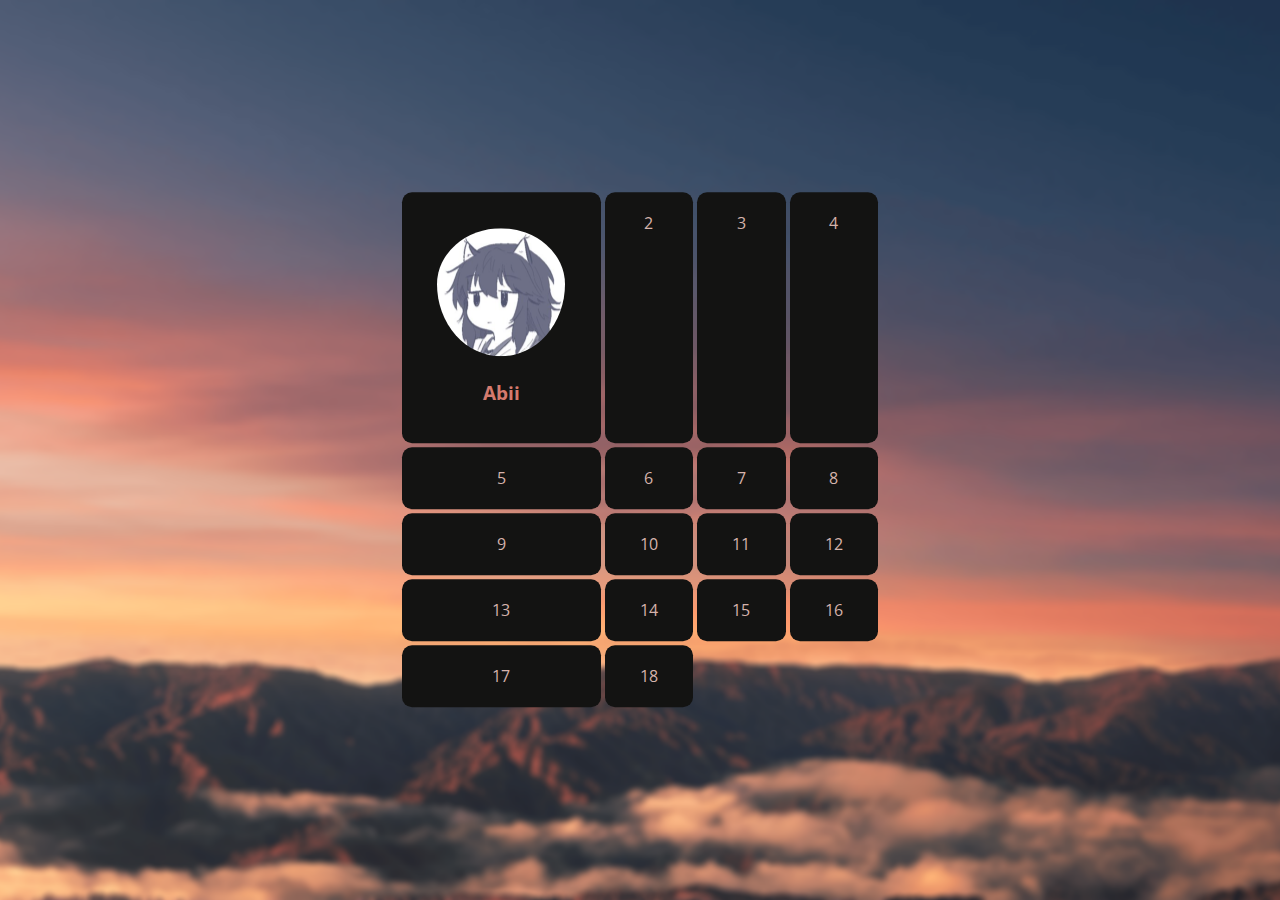
==== index.html @ 8d50215b "some changes" ====
<!DOCTYPE html>
<html lang="en">
<head>
    <meta charset="UTF-8">
    <meta http-equiv="X-UA-Compatible" content="IE=edge">
    <meta property="og:url" content="https://es-abii76.github.io/PPage/"/>
    <meta property="og:title" content="Abigail's Place"/>
    <meta property="og:description" content="Yes this is my web page it is"/>
    <meta property="og:site_name" content="Abigail's Place"/>
    <meta property="og:image" content="./proxy-image.jpeg/">
    <link rel="shortcut icon" href="mao.ico" type="image/x-icon">
    <link rel="preconnect" href="https://fonts.googleapis.com">
    <link rel="preconnect" href="https://fonts.gstatic.com" crossorigin>
    <link href="https://fonts.googleapis.com/css2?family=Open+Sans&display=swap" rel="stylesheet">
    <title>Abigail's Page</title>

    <link rel="stylesheet" href="styles.css">
    <script src="reloj.js"></script>
</head>
<body>
    <div class="grid-container">
        <div class="grid-item pfp-grid">
            <img id="pfp-ico" src="4cbd9cd9ef9bc7dec4ba7a679fac67fd.png" alt="">
            <br>
            <h3>Abii</h3>
        </div>
        <div class="grid-item" >2</div>
        <div class="grid-item">3</div>
        <div class="grid-item">4</div>
        <div class="grid-item">5</div>
        <div class="grid-item">6</div>
        <div class="grid-item">7</div>
        <div class="grid-item">8</div>
        <div class="grid-item">9</div>
        <div class="grid-item">10</div>
        <div class="grid-item">11</div>
        <div class="grid-item">12</div>
        <div class="grid-item">13</div>
        <div class="grid-item">14</div>
        <div class="grid-item">15</div>
        <div class="grid-item">16</div>
        <div class="grid-item">17</div>
        <div class="grid-item">18</div>
    </div>
    
</body>
</html>
---- styles.css ----
html{
  background-image:url(back.png);
  background-position: center;
  background-repeat: no-repeat;
  background-size:cover;
  height: 100%;
  overflow: hidden;
  position: relative;
  font-family: 'Open Sans', sans-serif;
}
h3{
  color: rgba(212,122,110,255);
}

.grid-container{
  position: absolute;
  top: 50%;
  transform: translate(-50%, -50%);
  left: 50%;
  display: grid;
  height:fit-content;
  width:30em;
  grid-template-columns: auto auto auto auto;
  border-radius: 10px;
}
.grid-item{
  border-radius: 10px;
  background-color: rgba(19,19,18,255);
  color: rgba(214,179,172,255);
  text-align: center;
  padding: 1.25em;
  margin: 2px;
}
#pfp-ico{
  border-radius: 50%;
  padding-top: 1em;
}
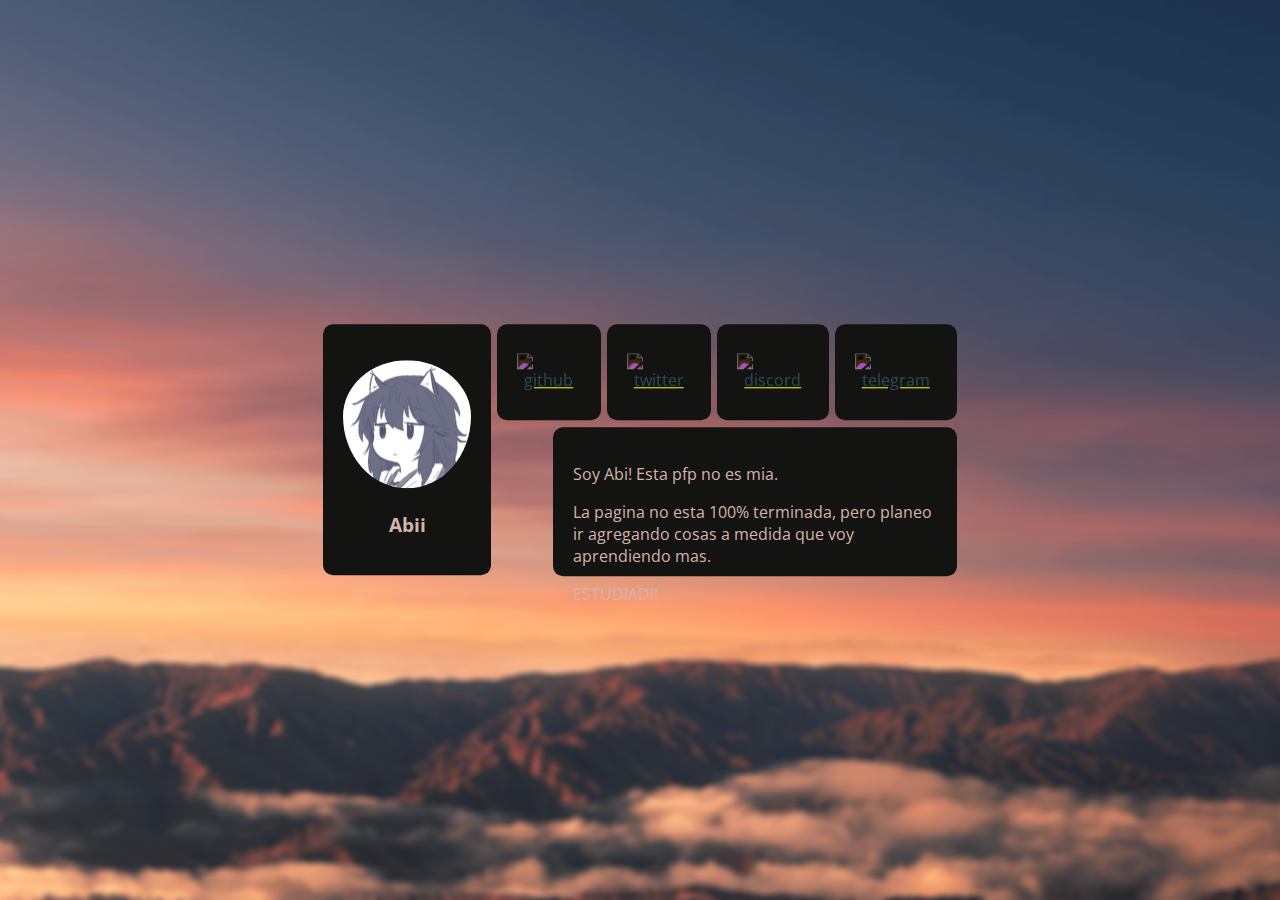
==== commit beea32c7: "updated & deleted things" ====
--- a/index.html
+++ b/index.html
@@ -4,18 +4,15 @@
     <meta charset="UTF-8">
     <meta http-equiv="X-UA-Compatible" content="IE=edge">
     <meta property="og:url" content="https://es-abii76.github.io/PPage/"/>
-    <meta property="og:title" content="Abigail's Place"/>
+    <meta property="og:title" content="Abigail's Page"/>
     <meta property="og:description" content="Yes this is my web page it is"/>
     <meta property="og:site_name" content="Abigail's Place"/>
-    <meta property="og:image" content="./proxy-image.jpeg/">
-    <link rel="shortcut icon" href="mao.ico" type="image/x-icon">
+    <link rel="shortcut icon" href="otter.ico" type="image/x-icon">
     <link rel="preconnect" href="https://fonts.googleapis.com">
     <link rel="preconnect" href="https://fonts.gstatic.com" crossorigin>
     <link href="https://fonts.googleapis.com/css2?family=Open+Sans&display=swap" rel="stylesheet">
     <title>Abigail's Page</title>
-
     <link rel="stylesheet" href="styles.css">
-    <script src="reloj.js"></script>
 </head>
 <body>
     <div class="grid-container">
@@ -24,24 +21,15 @@
             <br>
             <h3>Abii</h3>
         </div>
-        <div class="grid-item" >2</div>
-        <div class="grid-item">3</div>
-        <div class="grid-item">4</div>
-        <div class="grid-item">5</div>
-        <div class="grid-item">6</div>
-        <div class="grid-item">7</div>
-        <div class="grid-item">8</div>
-        <div class="grid-item">9</div>
-        <div class="grid-item">10</div>
-        <div class="grid-item">11</div>
-        <div class="grid-item">12</div>
-        <div class="grid-item">13</div>
-        <div class="grid-item">14</div>
-        <div class="grid-item">15</div>
-        <div class="grid-item">16</div>
-        <div class="grid-item">17</div>
-        <div class="grid-item">18</div>
+            <a href="https://github.com/es-abii76" target="_blank"><div id="github" class="grid-item rt"><img class="logo" src="github.svg" alt="github"></div></a>
+            <a href="https://twitter.com/abiii_es" target="_blank"><div id="twitter" class="grid-item rt"><img class="logo" src="twitter.svg" alt="twitter"></div></a>
+            <a href="https://discord.com/channels/@me/1072197585999241247" target="_blank"><div id="discord" class="grid-item rt"><img class="logo" src="discord.svg" alt="discord"></div></a>
+            <a href="https://t.me/abii_76" target="_blank"><div id="telegram" class="grid-item rt"><img class="logo" src="telegram.svg" alt="telegram"></div></a>
+            <div class="grid-item grid-desc">
+                <p>Soy Abi! Esta pfp no es mia.</p>
+                <p>La pagina no esta 100% terminada, pero planeo ir agregando cosas a medida que voy aprendiendo mas.</p>
+                <p>ESTUDIAD!!</p>
+            </div>
     </div>
-    
 </body>
 </html>--- a/styles.css
+++ b/styles.css
@@ -8,29 +8,54 @@
   position: relative;
   font-family: 'Open Sans', sans-serif;
 }
-h3{
+h3 p{
   color: rgba(212,122,110,255);
+  margin: 0;
 }
 
-.grid-container{
+.grid-container{  
   position: absolute;
   top: 50%;
   transform: translate(-50%, -50%);
   left: 50%;
   display: grid;
   height:fit-content;
-  width:30em;
-  grid-template-columns: auto auto auto auto;
+  width:40em;
+  grid-template-columns: auto auto auto auto auto;
   border-radius: 10px;
 }
+
 .grid-item{
   border-radius: 10px;
   background-color: rgba(19,19,18,255);
   color: rgba(214,179,172,255);
   text-align: center;
   padding: 1.25em;
-  margin: 2px;
+  margin: 3px; 
 }
+.grid-desc{
+  position: absolute;
+  left: 36%;
+  top: 40%;
+  width: 22.75em;
+  height: 6.795em;
+  text-align: left;
+}
+
+.rt{
+  height: 3.5em;
+  display: flex;
+  align-items: center;
+}
+
+.me{
+  width:258.5%;
+}
+
+.logo{
+  filter: invert();
+}
+
 #pfp-ico{
   border-radius: 50%;
   padding-top: 1em;
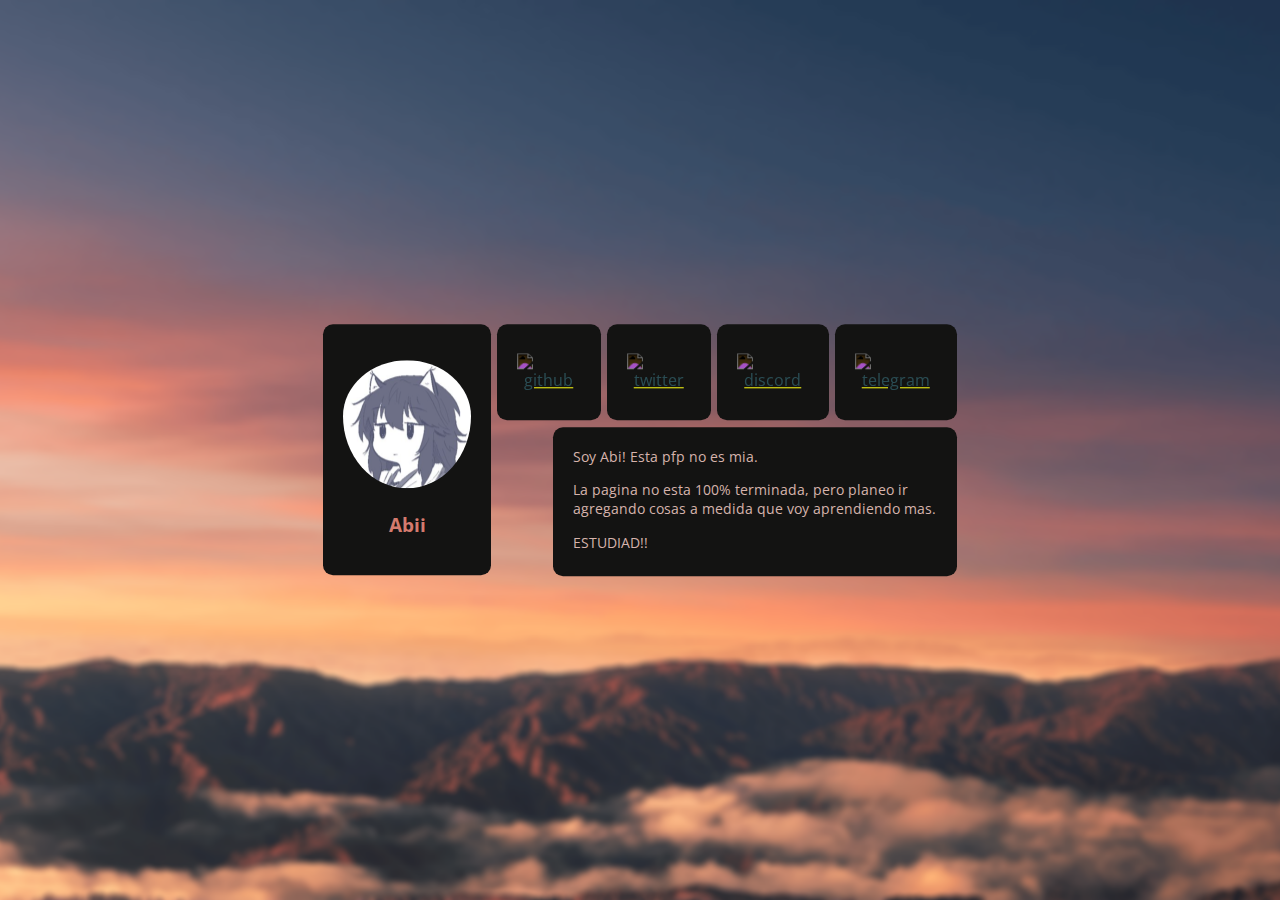
==== commit ff566298: "fixed some things" ====
--- a/index.html
+++ b/index.html
@@ -26,9 +26,11 @@
             <a href="https://discord.com/channels/@me/1072197585999241247" target="_blank"><div id="discord" class="grid-item rt"><img class="logo" src="discord.svg" alt="discord"></div></a>
             <a href="https://t.me/abii_76" target="_blank"><div id="telegram" class="grid-item rt"><img class="logo" src="telegram.svg" alt="telegram"></div></a>
             <div class="grid-item grid-desc">
-                <p>Soy Abi! Esta pfp no es mia.</p>
-                <p>La pagina no esta 100% terminada, pero planeo ir agregando cosas a medida que voy aprendiendo mas.</p>
-                <p>ESTUDIAD!!</p>
+                <div id="descripcion">
+                    <p>Soy Abi! Esta pfp no es mia.</p>
+                    <p>La pagina no esta 100% terminada, pero planeo ir agregando cosas a medida que voy aprendiendo mas.</p>
+                    <p>ESTUDIAD!!</p>
+                </div>
             </div>
     </div>
 </body>
--- a/styles.css
+++ b/styles.css
@@ -8,9 +8,12 @@
   position: relative;
   font-family: 'Open Sans', sans-serif;
 }
-h3 p{
+h3{
   color: rgba(212,122,110,255);
-  margin: 0;
+}
+#descripcion{
+  margin-top: -1em;
+  font-size: 0.9em;
 }
 
 .grid-container{  
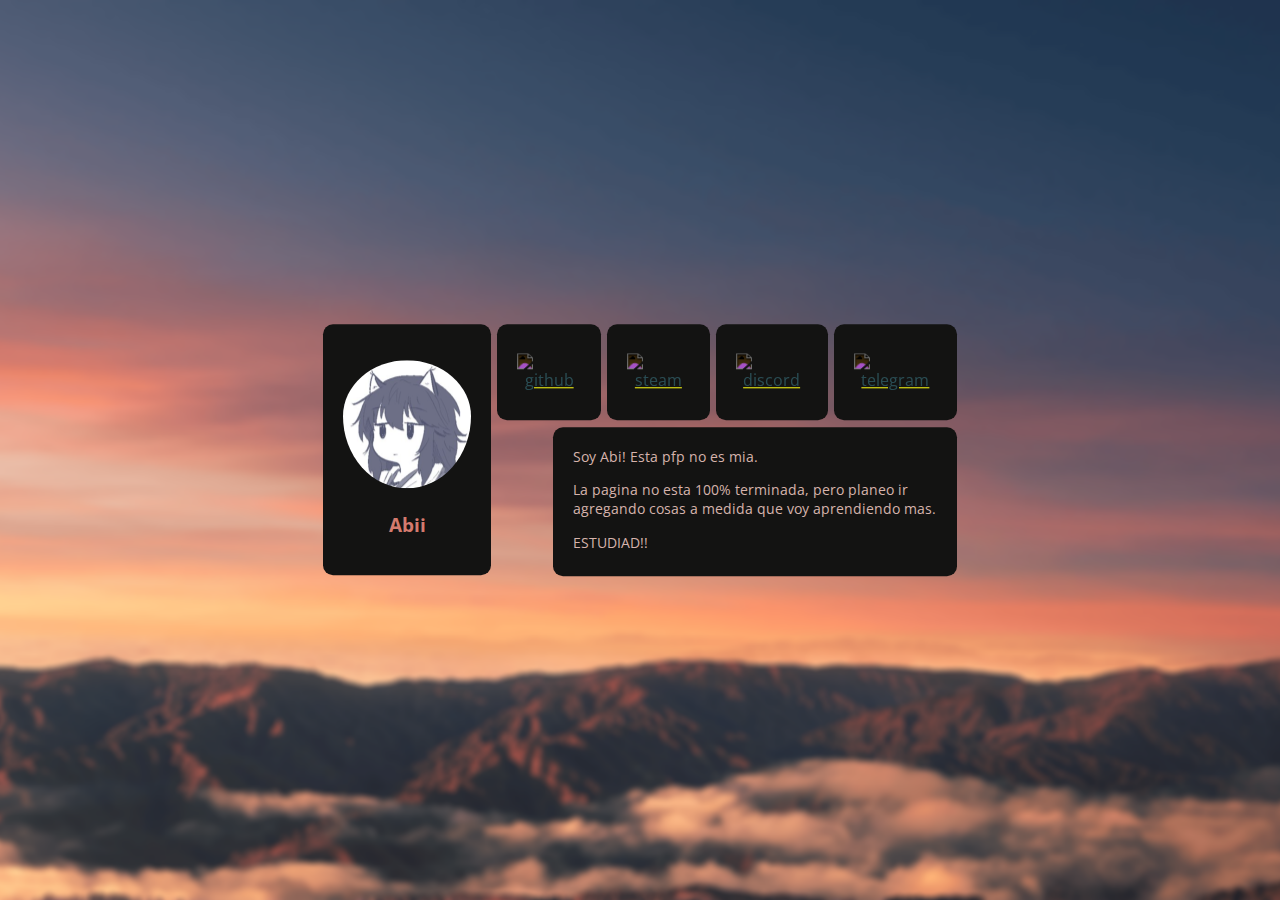
==== commit f792c426: "Renamed pfp" ====
--- a/index.html
+++ b/index.html
@@ -17,12 +17,12 @@
 <body>
     <div class="grid-container">
         <div class="grid-item pfp-grid">
-            <img id="pfp-ico" src="4cbd9cd9ef9bc7dec4ba7a679fac67fd.png" alt="">
+            <img id="pfp-ico" src="pfp.png" alt="">
             <br>
             <h3>Abii</h3>
         </div>
             <a href="https://github.com/es-abii76" target="_blank"><div id="github" class="grid-item rt"><img class="logo" src="github.svg" alt="github"></div></a>
-            <a href="https://twitter.com/abiii_es" target="_blank"><div id="twitter" class="grid-item rt"><img class="logo" src="twitter.svg" alt="twitter"></div></a>
+            <a href="https://steamcommunity.com/id/abii76/" target="_blank"><div id="steam" class="grid-item rt"><img class="logo" src="steam.svg" alt="steam"></div></a>
             <a href="https://discord.com/channels/@me/1072197585999241247" target="_blank"><div id="discord" class="grid-item rt"><img class="logo" src="discord.svg" alt="discord"></div></a>
             <a href="https://t.me/abii_76" target="_blank"><div id="telegram" class="grid-item rt"><img class="logo" src="telegram.svg" alt="telegram"></div></a>
             <div class="grid-item grid-desc">
--- a/styles.css
+++ b/styles.css
@@ -27,7 +27,6 @@
   grid-template-columns: auto auto auto auto auto;
   border-radius: 10px;
 }
-
 .grid-item{
   border-radius: 10px;
   background-color: rgba(19,19,18,255);
@@ -35,6 +34,7 @@
   text-align: center;
   padding: 1.25em;
   margin: 3px; 
+  transition: 0.3s;
 }
 .grid-desc{
   position: absolute;
@@ -44,22 +44,30 @@
   height: 6.795em;
   text-align: left;
 }
-
 .rt{
   height: 3.5em;
   display: flex;
   align-items: center;
 }
-
 .me{
   width:258.5%;
 }
-
 .logo{
   filter: invert();
 }
-
 #pfp-ico{
   border-radius: 50%;
   padding-top: 1em;
+}
+#github:hover{
+  background-color: rgba(84,38,115,255);
+}
+#twitter:hover{
+  background-color: rgba(28,155,241,255);
+}
+#discord:hover{
+  background-color: rgba(64,78,237,255);
+}
+#telegram:hover{
+  background-color: rgba(39,165,231,255);
 }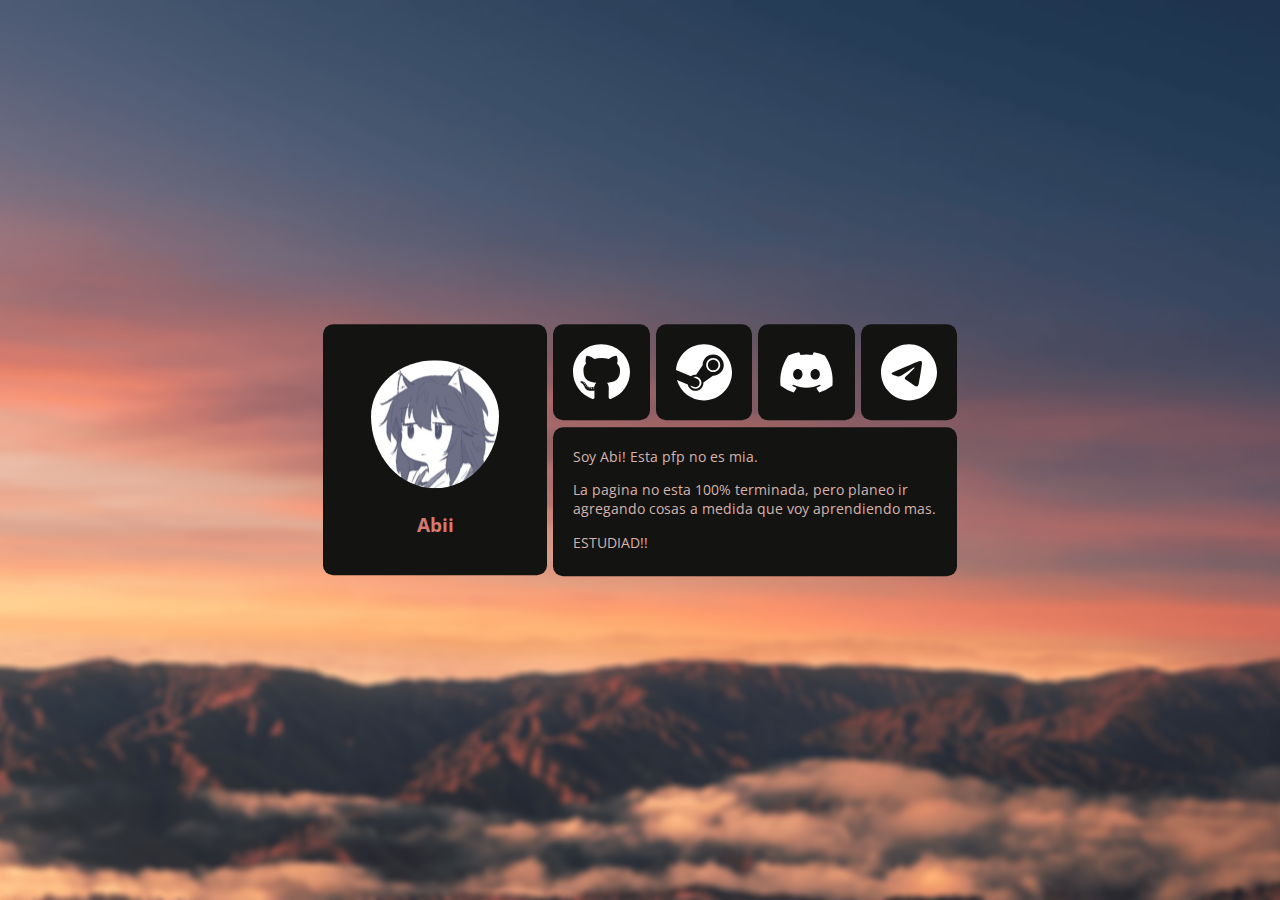
==== commit 6524799a: "The 'Sources Folder' Update" ====
--- a/index.html
+++ b/index.html
@@ -17,14 +17,14 @@
 <body>
     <div class="grid-container">
         <div class="grid-item pfp-grid">
-            <img id="pfp-ico" src="pfp.png" alt="">
+            <img id="pfp-ico" src="./sources/pfp.png" alt="">
             <br>
             <h3>Abii</h3>
         </div>
-            <a href="https://github.com/es-abii76" target="_blank"><div id="github" class="grid-item rt"><img class="logo" src="github.svg" alt="github"></div></a>
-            <a href="https://steamcommunity.com/id/abii76/" target="_blank"><div id="steam" class="grid-item rt"><img class="logo" src="steam.svg" alt="steam"></div></a>
-            <a href="https://discord.com/channels/@me/1072197585999241247" target="_blank"><div id="discord" class="grid-item rt"><img class="logo" src="discord.svg" alt="discord"></div></a>
-            <a href="https://t.me/abii_76" target="_blank"><div id="telegram" class="grid-item rt"><img class="logo" src="telegram.svg" alt="telegram"></div></a>
+            <a href="https://github.com/es-abii76" target="_blank"><div id="github" class="grid-item rt"><img class="logo" src="./sources/github.svg" alt="github"></div></a>
+            <a href="https://steamcommunity.com/id/abii76/" target="_blank"><div id="steam" class="grid-item rt"><img class="logo" src="./sources/steam.svg" alt="steam"></div></a>
+            <a href="https://discord.com/channels/@me/1072197585999241247" target="_blank"><div id="discord" class="grid-item rt"><img class="logo" src="./sources/discord.svg" alt="discord"></div></a>
+            <a href="https://t.me/abii_76" target="_blank"><div id="telegram" class="grid-item rt"><img class="logo" src="./sources/telegram.svg" alt="telegram"></div></a>
             <div class="grid-item grid-desc">
                 <div id="descripcion">
                     <p>Soy Abi! Esta pfp no es mia.</p>
--- a/styles.css
+++ b/styles.css
@@ -1,11 +1,10 @@
 html{
-  background-image:url(back.png);
+  background-image:url(./sources/back.png);
   background-position: center;
   background-repeat: no-repeat;
   background-size:cover;
   height: 100%;
   overflow: hidden;
-  position: relative;
   font-family: 'Open Sans', sans-serif;
 }
 h3{
@@ -15,7 +14,6 @@
   margin-top: -1em;
   font-size: 0.9em;
 }
-
 .grid-container{  
   position: absolute;
   top: 50%;
@@ -62,8 +60,8 @@
 #github:hover{
   background-color: rgba(84,38,115,255);
 }
-#twitter:hover{
-  background-color: rgba(28,155,241,255);
+#steam:hover{
+  background-color: rgba(18,108,158,255);
 }
 #discord:hover{
   background-color: rgba(64,78,237,255);
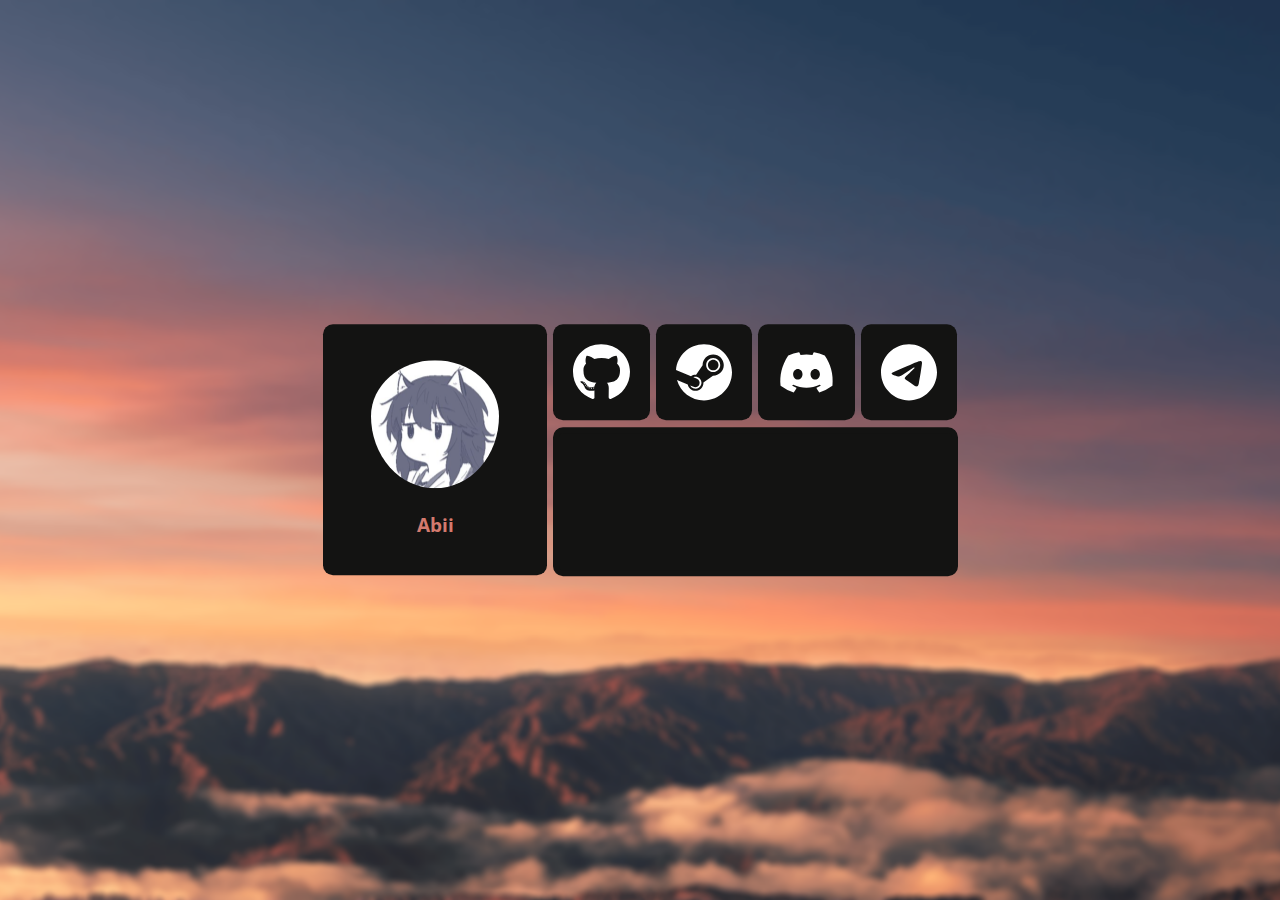
==== commit a53fa0e2: "updated" ====
--- a/index.html
+++ b/index.html
@@ -21,15 +21,13 @@
             <br>
             <h3>Abii</h3>
         </div>
-            <a href="https://github.com/es-abii76" target="_blank"><div id="github" class="grid-item rt"><img class="logo" src="./sources/github.svg" alt="github"></div></a>
+            <a href="https://github.com/abiES76" target="_blank"><div id="github" class="grid-item rt"><img class="logo" src="./sources/github.svg" alt="github"></div></a>
             <a href="https://steamcommunity.com/id/abii76/" target="_blank"><div id="steam" class="grid-item rt"><img class="logo" src="./sources/steam.svg" alt="steam"></div></a>
-            <a href="https://discord.com/channels/@me/1072197585999241247" target="_blank"><div id="discord" class="grid-item rt"><img class="logo" src="./sources/discord.svg" alt="discord"></div></a>
+            <a href="https://discord.com/channels/@me/1170122715403919434" target="_blank"><div id="discord" class="grid-item rt"><img class="logo" src="./sources/discord.svg" alt="discord"></div><p>a</p></a>
             <a href="https://t.me/abii_76" target="_blank"><div id="telegram" class="grid-item rt"><img class="logo" src="./sources/telegram.svg" alt="telegram"></div></a>
             <div class="grid-item grid-desc">
-                <div id="descripcion">
-                    <p>Soy Abi! Esta pfp no es mia.</p>
-                    <p>La pagina no esta 100% terminada, pero planeo ir agregando cosas a medida que voy aprendiendo mas.</p>
-                    <p>ESTUDIAD!!</p>
+                <div id="des-img">
+                    
                 </div>
             </div>
     </div>
--- a/styles.css
+++ b/styles.css
@@ -38,10 +38,19 @@
   position: absolute;
   left: 36%;
   top: 40%;
-  width: 22.75em;
-  height: 6.795em;
+  width: 22.05em;
+  height: 6.07em;
   text-align: left;
+  background-image:url(./sources/bottles221-1.jpg);
+  border: 6px solid #131312;
+  background-size: contain;
+  background-position: center;
+  background-repeat: round;
 }
+#des-img{
+  
+}
+
 .rt{
   height: 3.5em;
   display: flex;
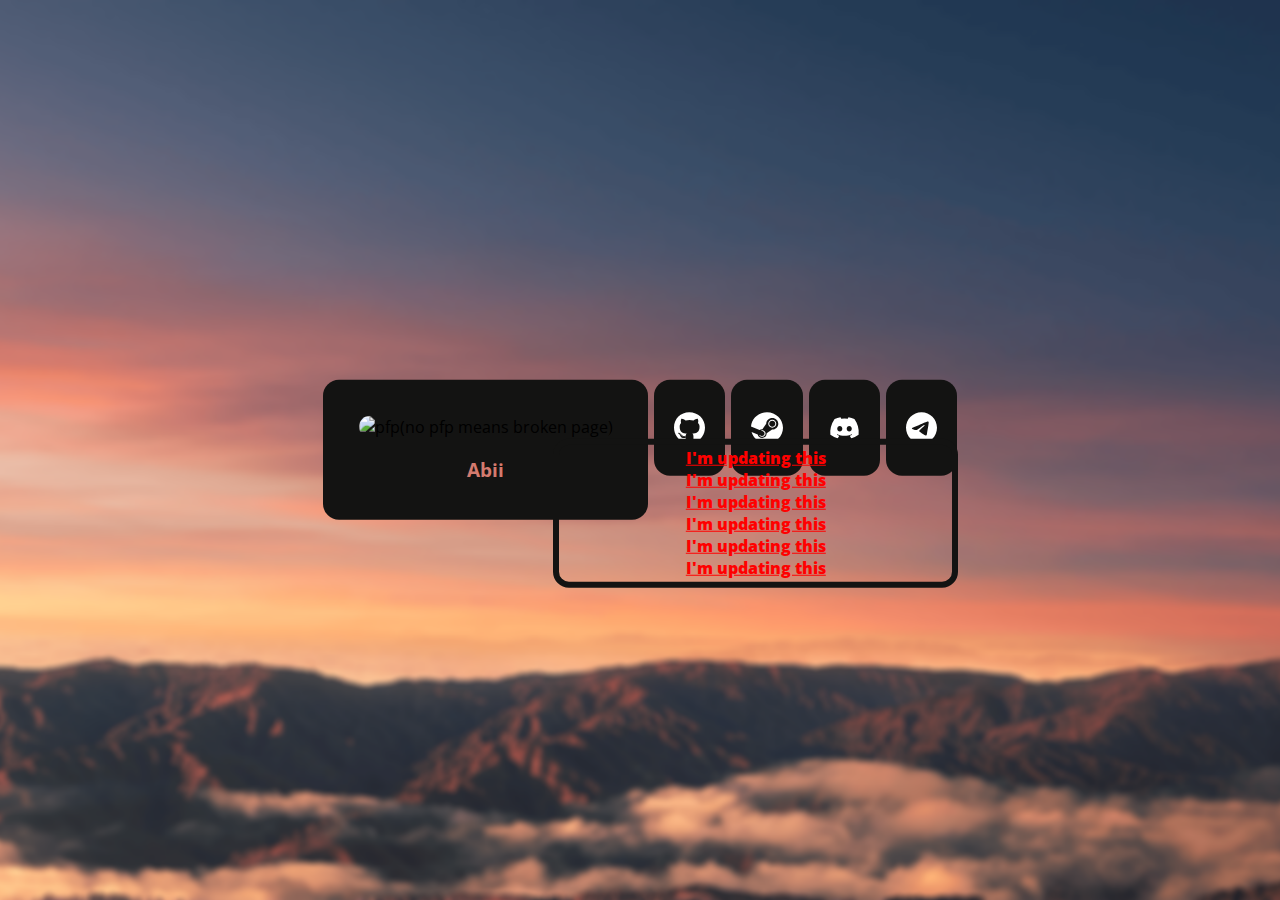
==== commit 21ba035f: "Updated index and added new index for the next BIG update" ====
--- a/index.html
+++ b/index.html
@@ -14,22 +14,18 @@
     <title>Abigail's Page</title>
     <link rel="stylesheet" href="styles.css">
 </head>
-<body>
-    <div class="grid-container">
-        <div class="grid-item pfp-grid">
-            <img id="pfp-ico" src="./sources/pfp.png" alt="">
-            <br>
-            <h3>Abii</h3>
+    <body>
+        <div class="grid-container">
+            <div class="grid-item pfp-grid">
+                <img id="pfp-ico" src="./sources/pfp.jpg" alt="pfp(no pfp means broken page)">
+                <br>
+                <h3>Abii</h3>
+            </div>
+                <a href="https://github.com/abiES76" target="_blank"><div id="github" class="grid-item rt"><img class="logo" src="./sources/github.svg" alt="github"></div></a>
+                <a href="https://steamcommunity.com/id/abii76/" target="_blank"><div id="steam" class="grid-item rt"><img class="logo" src="./sources/steam.svg" alt="steam"></div></a>
+                <a href="https://discord.gg/QTxVM98SbT" target="_blank"><div id="discord" class="grid-item rt"><img class="logo" src="./sources/discord.svg" alt="discord"></div></a>
+                <a href="https://t.me/abii_76" target="_blank"><div id="telegram" class="grid-item rt"><img class="logo" src="./sources/telegram.svg" alt="telegram"></div></a>
+                <div class="grid-item grid-desc"><a style="color: red;font-weight: bolder;" href="./index-b.html">I'm updating this</a><a style="color: red;font-weight: bolder;" href="./index-b.html">I'm updating this</a><a style="color: red;font-weight: bolder;" href="./index-b.html">I'm updating this</a><a style="color: red;font-weight: bolder;" href="./index-b.html">I'm updating this</a><a style="color: red;font-weight: bolder;" href="./index-b.html">I'm updating this</a><a style="color: red;font-weight: bolder;" href="./index-b.html">I'm updating this</a></div>
         </div>
-            <a href="https://github.com/abiES76" target="_blank"><div id="github" class="grid-item rt"><img class="logo" src="./sources/github.svg" alt="github"></div></a>
-            <a href="https://steamcommunity.com/id/abii76/" target="_blank"><div id="steam" class="grid-item rt"><img class="logo" src="./sources/steam.svg" alt="steam"></div></a>
-            <a href="https://discord.com/channels/@me/1170122715403919434" target="_blank"><div id="discord" class="grid-item rt"><img class="logo" src="./sources/discord.svg" alt="discord"></div><p>a</p></a>
-            <a href="https://t.me/abii_76" target="_blank"><div id="telegram" class="grid-item rt"><img class="logo" src="./sources/telegram.svg" alt="telegram"></div></a>
-            <div class="grid-item grid-desc">
-                <div id="des-img">
-                    
-                </div>
-            </div>
-    </div>
-</body>
+    </body>
 </html>--- a/styles.css
+++ b/styles.css
@@ -1,80 +1,65 @@
 html{
-  background-image:url(./sources/back.png);
-  background-position: center;
-  background-repeat: no-repeat;
-  background-size:cover;
+  background: no-repeat center/cover url(./sources/back.png);
   height: 100%;
   overflow: hidden;
   font-family: 'Open Sans', sans-serif;
 }
 h3{
-  color: rgba(212,122,110,255);
-}
-#descripcion{
-  margin-top: -1em;
-  font-size: 0.9em;
+  color: rgb(212,122,110);
 }
 .grid-container{  
   position: absolute;
   top: 50%;
+  left: 50%;
   transform: translate(-50%, -50%);
-  left: 50%;
   display: grid;
-  height:fit-content;
   width:40em;
   grid-template-columns: auto auto auto auto auto;
-  border-radius: 10px;
+  border-radius: 1em;
 }
 .grid-item{
-  border-radius: 10px;
+  border-radius: 1em;
   background-color: rgba(19,19,18,255);
-  color: rgba(214,179,172,255);
   text-align: center;
   padding: 1.25em;
-  margin: 3px; 
-  transition: 0.3s;
+  margin: 0.19em; 
+  transition: 0.4s;
 }
 .grid-desc{
+  color: red;
+  font-weight: bolder;
+  align-content: center;
+  text-transform: full-width;
+  display: grid;
   position: absolute;
   left: 36%;
   top: 40%;
   width: 22.05em;
   height: 6.07em;
-  text-align: left;
-  background-image:url(./sources/bottles221-1.jpg);
-  border: 6px solid #131312;
-  background-size: contain;
-  background-position: center;
-  background-repeat: round;
+  border: 0.4em solid #131312;
+  background: round center/contain url(./sources/bottles221-1.jpg);
 }
-#des-img{
-  
-}
-
 .rt{
   height: 3.5em;
   display: flex;
   align-items: center;
-}
-.me{
-  width:258.5%;
-}
-.logo{
   filter: invert();
+  background: rgb(236, 236, 237);
 }
 #pfp-ico{
-  border-radius: 50%;
-  padding-top: 1em;
+  border-radius: 1em;
+  margin-top: 1em;
+  width: 128px;
 }
 #github:hover{
-  background-color: rgba(84,38,115,255);
+  background: rgb(171, 217, 139);
 }
 #steam:hover{
-  background-color: rgba(18,108,158,255);
+  background: rgb(237, 147, 96);
 }
 #discord:hover{
-  background-color: rgba(64,78,237,255);
+  background: rgb(191, 177, 17);
 }
 #telegram:hover{
-  background-color: rgba(39,165,231,255);
+  background: rgb(216, 89, 23);
 }